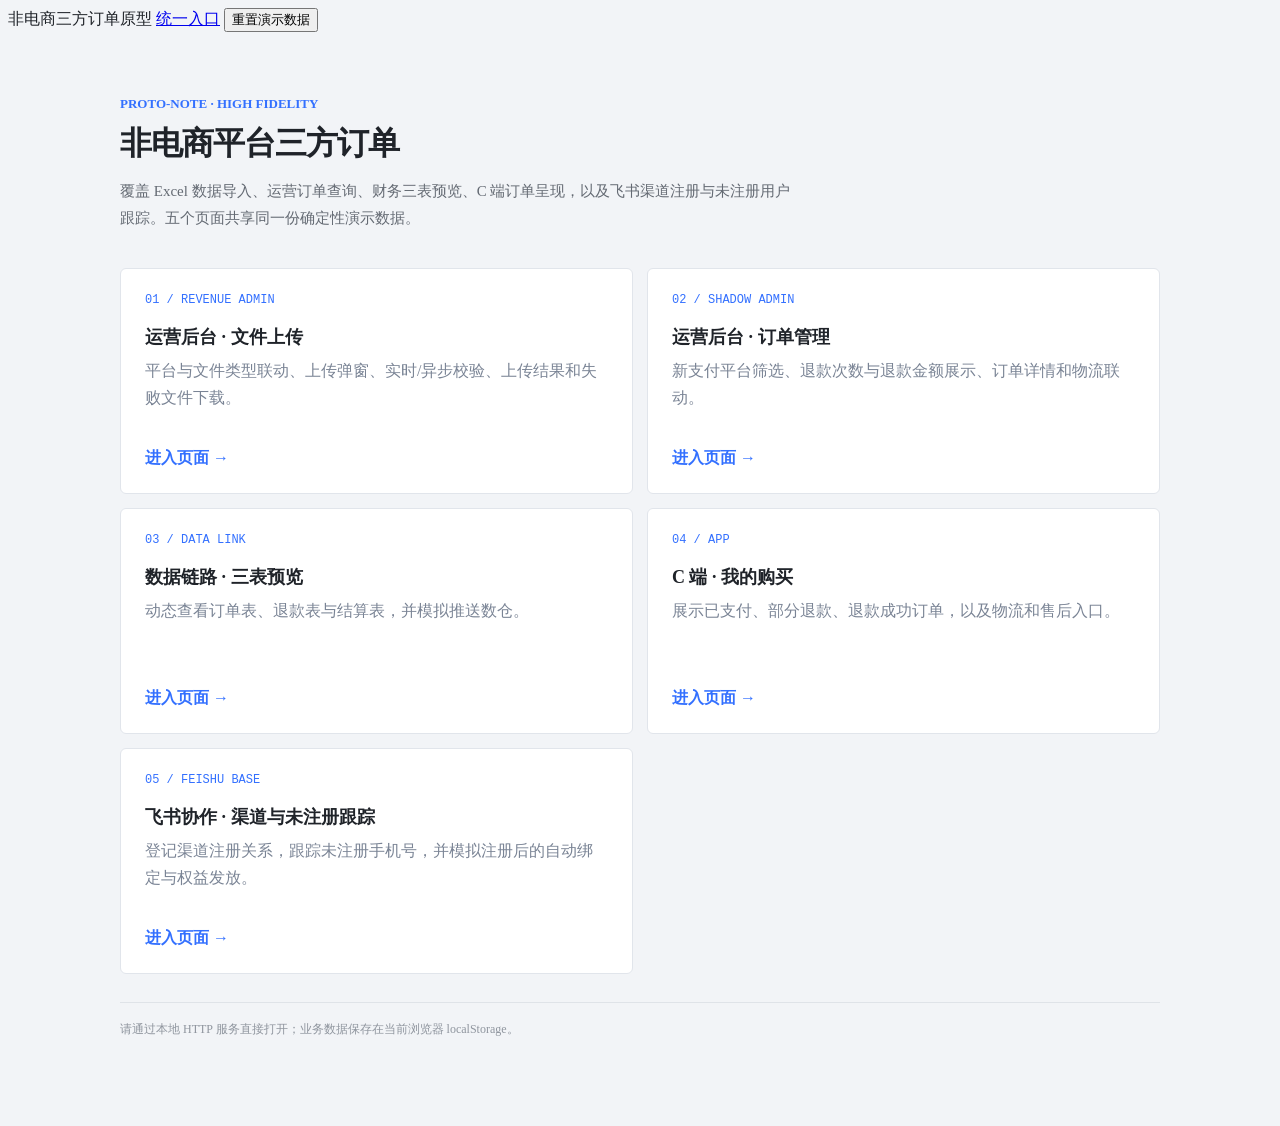
==== index.html @ 1938c260 "deploy: 初始化原型入口" ====
<!doctype html>
<html lang="zh-CN">
<head>
  <meta charset="UTF-8">
  <meta name="viewport" content="width=device-width, initial-scale=1.0">
  <meta name="description" content="非电商三方订单导入、同步、退款及权益联动高保真原型">
  <link rel="icon" href="data:image/svg+xml,%3Csvg xmlns='http://www.w3.org/2000/svg' viewBox='0 0 64 64'%3E%3Crect width='64' height='64' rx='12' fill='%233370ff'/%3E%3C/svg%3E">
  <title>非电商三方订单 · 原型入口</title>
  <link rel="stylesheet" href="prototype.css">
  <style>
    body { min-width: 1080px; color: #1f2329; background: #f2f4f7; }
    .entry { width: 1040px; margin: 0 auto; padding: 64px 0 80px; }
    .entry-kicker { color: #3370ff; font-size: 13px; font-weight: 650; }
    .entry h1 { margin: 10px 0 12px; font-size: 32px; letter-spacing: -.03em; }
    .entry-intro { width: 680px; margin: 0 0 36px; color: #646a73; font-size: 15px; line-height: 1.8; }
    .entry-grid { display: grid; grid-template-columns: 1fr 1fr; gap: 14px; }
    .entry-card { min-height: 176px; display: flex; flex-direction: column; padding: 24px; color: inherit; border: 1px solid #e1e5eb; border-radius: 6px; background: #fff; text-decoration: none; transition: border-color .2s ease, box-shadow .2s ease, transform .2s ease; }
    .entry-card:hover { border-color: #9ab6fa; box-shadow: 0 12px 30px rgba(37, 71, 126, .09); transform: translateY(-2px); }
    .entry-card__index { color: #3370ff; font-family: "SFMono-Regular", Consolas, monospace; font-size: 12px; }
    .entry-card h2 { margin: 18px 0 8px; font-size: 18px; }
    .entry-card p { margin: 0; color: #7a8495; line-height: 1.7; }
    .entry-card__go { margin-top: auto; color: #3370ff; font-weight: 600; }
    .entry-foot { margin-top: 28px; padding-top: 18px; color: #8f959e; border-top: 1px solid #dfe3e8; font-size: 12px; }
  </style>
</head>
<body>
  <nav class="prototype-nav">
    <span class="prototype-nav__brand">非电商三方订单原型</span>
    <a class="is-active" href="index.html">统一入口</a>
    <button class="prototype-nav__reset" id="resetData">重置演示数据</button>
  </nav>
  <main class="entry">
    <div class="entry-kicker">PROTO-NOTE · HIGH FIDELITY</div>
    <h1>非电商平台三方订单</h1>
    <p class="entry-intro">覆盖 Excel 数据导入、运营订单查询、财务三表预览、C 端订单呈现，以及飞书渠道注册与未注册用户跟踪。五个页面共享同一份确定性演示数据。</p>
    <section class="entry-grid">
      <a class="entry-card" href="admin-upload.html"><span class="entry-card__index">01 / REVENUE ADMIN</span><h2>运营后台 · 文件上传</h2><p>平台与文件类型联动、上传弹窗、实时/异步校验、上传结果和失败文件下载。</p><span class="entry-card__go">进入页面 →</span></a>
      <a class="entry-card" href="admin-orders.html"><span class="entry-card__index">02 / SHADOW ADMIN</span><h2>运营后台 · 订单管理</h2><p>新支付平台筛选、退款次数与退款金额展示、订单详情和物流联动。</p><span class="entry-card__go">进入页面 →</span></a>
      <a class="entry-card" href="data-preview.html"><span class="entry-card__index">03 / DATA LINK</span><h2>数据链路 · 三表预览</h2><p>动态查看订单表、退款表与结算表，并模拟推送数仓。</p><span class="entry-card__go">进入页面 →</span></a>
      <a class="entry-card" href="consumer.html"><span class="entry-card__index">04 / APP</span><h2>C 端 · 我的购买</h2><p>展示已支付、部分退款、退款成功订单，以及物流和售后入口。</p><span class="entry-card__go">进入页面 →</span></a>
      <a class="entry-card" href="feishu.html"><span class="entry-card__index">05 / FEISHU BASE</span><h2>飞书协作 · 渠道与未注册跟踪</h2><p>登记渠道注册关系，跟踪未注册手机号，并模拟注册后的自动绑定与权益发放。</p><span class="entry-card__go">进入页面 →</span></a>
    </section>
    <footer class="entry-foot">请通过本地 HTTP 服务直接打开；业务数据保存在当前浏览器 localStorage。</footer>
  </main>
  <script src="prototype.js"></script>
  <script>
    document.getElementById('resetData').addEventListener('click', function () {
      window.PrototypeApp.resetState()
    })
  </script>
</body>
</html>
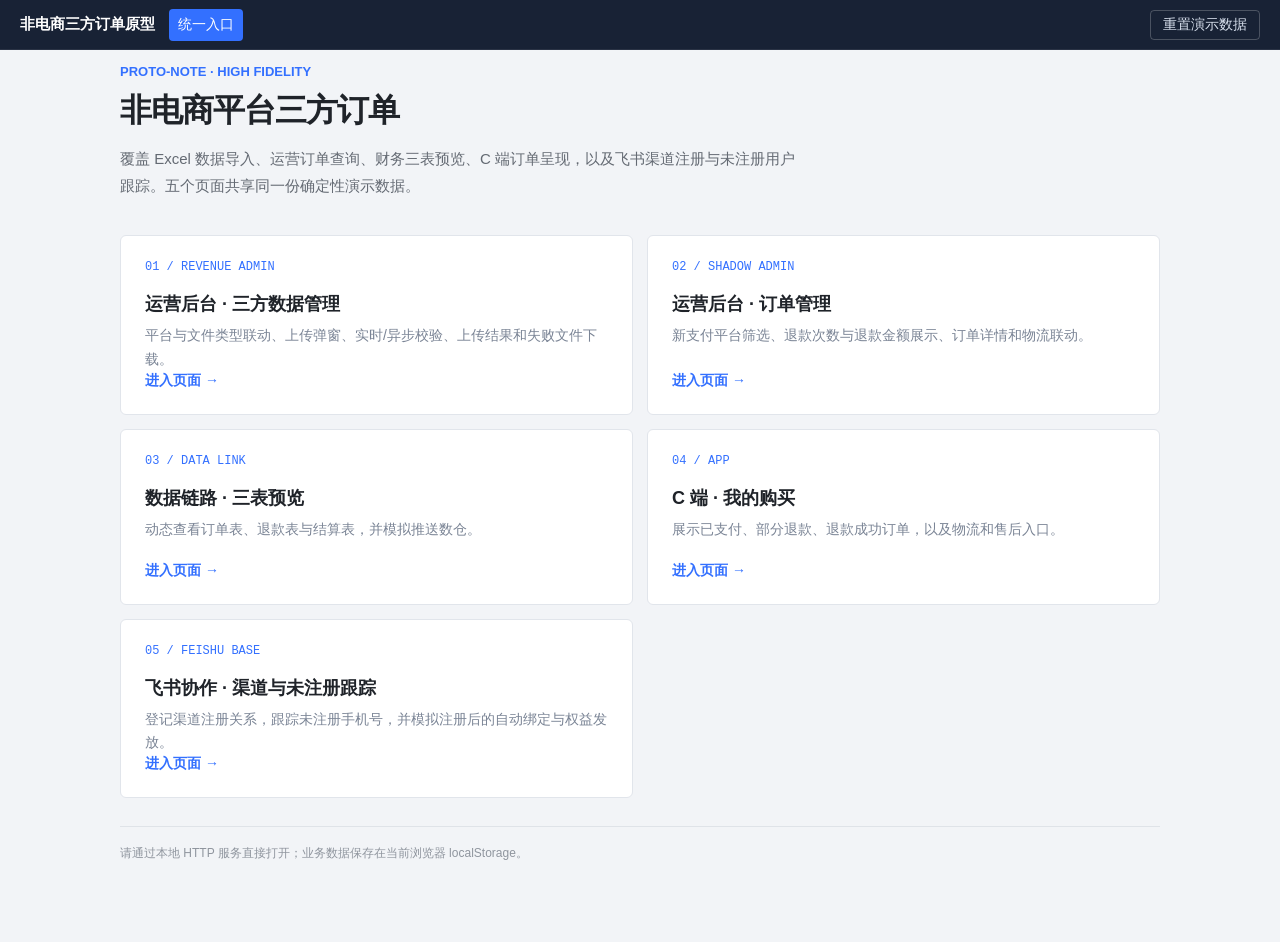
==== commit bac57f5b: "fix: 页面名对齐线上真实菜单「三方数据管理」" ====
--- a/index.html
+++ b/index.html
@@ -34,7 +34,7 @@
     <h1>非电商平台三方订单</h1>
     <p class="entry-intro">覆盖 Excel 数据导入、运营订单查询、财务三表预览、C 端订单呈现，以及飞书渠道注册与未注册用户跟踪。五个页面共享同一份确定性演示数据。</p>
     <section class="entry-grid">
-      <a class="entry-card" href="admin-upload.html"><span class="entry-card__index">01 / REVENUE ADMIN</span><h2>运营后台 · 文件上传</h2><p>平台与文件类型联动、上传弹窗、实时/异步校验、上传结果和失败文件下载。</p><span class="entry-card__go">进入页面 →</span></a>
+      <a class="entry-card" href="admin-upload.html"><span class="entry-card__index">01 / REVENUE ADMIN</span><h2>运营后台 · 三方数据管理</h2><p>平台与文件类型联动、上传弹窗、实时/异步校验、上传结果和失败文件下载。</p><span class="entry-card__go">进入页面 →</span></a>
       <a class="entry-card" href="admin-orders.html"><span class="entry-card__index">02 / SHADOW ADMIN</span><h2>运营后台 · 订单管理</h2><p>新支付平台筛选、退款次数与退款金额展示、订单详情和物流联动。</p><span class="entry-card__go">进入页面 →</span></a>
       <a class="entry-card" href="data-preview.html"><span class="entry-card__index">03 / DATA LINK</span><h2>数据链路 · 三表预览</h2><p>动态查看订单表、退款表与结算表，并模拟推送数仓。</p><span class="entry-card__go">进入页面 →</span></a>
       <a class="entry-card" href="consumer.html"><span class="entry-card__index">04 / APP</span><h2>C 端 · 我的购买</h2><p>展示已支付、部分退款、退款成功订单，以及物流和售后入口。</p><span class="entry-card__go">进入页面 →</span></a>
--- a/prototype.css
+++ b/prototype.css
@@ -0,0 +1,485 @@
+:root {
+  --brand: #3370ff;
+  --brand-dark: #245bdb;
+  --text: #1f2329;
+  --muted: #646a73;
+  --line: #dfe3e8;
+  --surface: #fff;
+  --canvas: #f5f6f7;
+  --danger: #f54a45;
+  --warning: #d98200;
+  --success: #00a870;
+  color: var(--text);
+  font-family: -apple-system, BlinkMacSystemFont, "Segoe UI", "PingFang SC",
+    "Hiragino Sans GB", "Microsoft YaHei", sans-serif;
+  font-size: 14px;
+}
+
+* { box-sizing: border-box; }
+html { min-width: 1280px; background: var(--canvas); scroll-behavior: smooth; }
+body { min-width: 1280px; margin: 0; background: var(--canvas); }
+button, input, select { font: inherit; }
+button, a, select, input { outline: none; }
+button:focus-visible, a:focus-visible, select:focus-visible, input:focus-visible {
+  box-shadow: 0 0 0 2px rgba(51, 112, 255, .25);
+}
+button:active { transform: translateY(1px); }
+
+/* 顶栏固定于视口：页面横向滚动时不随内容位移，杜绝宽页面上的“断口” */
+#prototypeNav { height: 50px; }
+.prototype-nav {
+  position: fixed;
+  top: 0;
+  left: 0;
+  right: 0;
+  z-index: 800;
+  height: 50px;
+  display: flex;
+  align-items: center;
+  gap: 4px;
+  padding: 0 20px;
+  overflow-x: auto;
+  color: #cfd7e6;
+  background: #182235;
+  border-bottom: 1px solid rgba(255, 255, 255, .08);
+}
+.prototype-nav a { flex: 0 0 auto; white-space: nowrap; }
+.prototype-nav__brand {
+  margin-right: 10px;
+  color: #fff;
+  font-size: 15px;
+  font-weight: 650;
+  white-space: nowrap;
+}
+.prototype-nav a {
+  height: 32px;
+  display: inline-flex;
+  align-items: center;
+  padding: 0 9px;
+  color: #cfd7e6;
+  border-radius: 4px;
+  text-decoration: none;
+  transition: background .18s ease, color .18s ease;
+}
+.prototype-nav a:hover { color: #fff; background: rgba(255, 255, 255, .08); }
+.prototype-nav a.is-active { color: #fff; background: #3370ff; }
+.prototype-nav__reset {
+  height: 30px;
+  margin-left: auto;
+  padding: 0 12px;
+  color: #d9e1ee;
+  border: 1px solid rgba(255, 255, 255, .22);
+  border-radius: 4px;
+  background: transparent;
+  cursor: pointer;
+}
+.prototype-nav__reset:hover { color: #fff; border-color: rgba(255, 255, 255, .45); }
+
+.admin-main { width: 1176px; flex: 0 0 1176px; min-height: calc(100vh - 50px); padding: 16px 18px 40px; }
+.breadcrumb { margin-bottom: 12px; color: #8f959e; font-size: 12px; }
+.panel { background: var(--surface); border: 1px solid #ebeef2; border-radius: 3px; }
+.panel + .panel { margin-top: 14px; }
+.panel__header {
+  min-height: 48px;
+  display: flex;
+  align-items: center;
+  justify-content: space-between;
+  padding: 0 18px;
+  border-bottom: 1px solid #edf0f3;
+}
+.panel__title { font-size: 16px; font-weight: 600; }
+.panel__body { padding: 18px; }
+
+.form-inline { display: flex; align-items: center; flex-wrap: wrap; gap: 12px 16px; }
+.form-item { display: inline-flex; align-items: center; gap: 8px; }
+.form-label { color: #606266; white-space: nowrap; }
+.input, .select {
+  height: 32px;
+  min-width: 168px;
+  padding: 0 10px;
+  color: #303133;
+  border: 1px solid #dcdfe6;
+  border-radius: 3px;
+  background: #fff;
+}
+.input:hover, .select:hover { border-color: #a8abb2; }
+.input:focus, .select:focus { border-color: var(--brand); }
+.btn {
+  min-height: 32px;
+  padding: 0 14px;
+  color: #606266;
+  border: 1px solid #dcdfe6;
+  border-radius: 3px;
+  background: #fff;
+  cursor: pointer;
+  transition: background .18s ease, border-color .18s ease, color .18s ease;
+}
+.btn:hover { color: var(--brand); border-color: #9bb8ff; background: #f2f6ff; }
+.btn--primary { color: #fff; border-color: var(--brand); background: var(--brand); }
+.btn--primary:hover { color: #fff; border-color: var(--brand-dark); background: var(--brand-dark); }
+.btn--text { padding: 0 4px; color: var(--brand); border: 0; background: transparent; }
+.btn--danger-text { color: var(--danger); }
+.btn:disabled { color: #c0c4cc; border-color: #ebeef5; background: #f5f7fa; cursor: not-allowed; }
+
+.table-wrap { width: 100%; overflow-x: auto; }
+.data-table { width: 100%; border-collapse: collapse; table-layout: fixed; }
+.data-table th, .data-table td {
+  height: 45px;
+  padding: 9px 12px;
+  border-bottom: 1px solid #ebeef5;
+  text-align: left;
+  vertical-align: middle;
+  font-size: 13px;
+}
+.data-table th { color: #606266; background: #f5f7fa; font-weight: 600; }
+.data-table tbody tr:hover td { background: #f7faff; }
+.data-table td { color: #303133; }
+.data-table .number { font-variant-numeric: tabular-nums; font-family: "SFMono-Regular", Consolas, monospace; }
+.nowrap { white-space: nowrap; }
+.ellipsis { overflow: hidden; text-overflow: ellipsis; white-space: nowrap; }
+.muted { color: #909399; }
+.link { color: var(--brand); text-decoration: none; cursor: pointer; }
+.link:hover { text-decoration: underline; }
+.tag {
+  display: inline-flex;
+  align-items: center;
+  min-height: 24px;
+  padding: 0 8px;
+  border: 1px solid #d9ecff;
+  border-radius: 3px;
+  color: #409eff;
+  background: #ecf5ff;
+  font-size: 12px;
+  white-space: nowrap;
+}
+.tag--success { color: var(--success); border-color: #bdebdc; background: #edf9f5; }
+.tag--warning { color: var(--warning); border-color: #f3d7aa; background: #fff8eb; }
+.tag--danger { color: var(--danger); border-color: #fac1bf; background: #fef0f0; }
+.tag--info { color: #606266; border-color: #dcdfe6; background: #f4f4f5; }
+.status-dot { width: 7px; height: 7px; margin-right: 6px; border-radius: 50%; background: currentColor; }
+.pagination { display: flex; justify-content: flex-end; align-items: center; gap: 6px; padding-top: 16px; color: #606266; }
+.page-num { min-width: 28px; height: 28px; display: grid; place-items: center; border-radius: 3px; background: #f4f4f5; }
+.page-num.is-current { color: #fff; background: var(--brand); }
+
+.modal-mask {
+  position: fixed;
+  z-index: 900;
+  inset: 0;
+  display: none;
+  align-items: center;
+  justify-content: center;
+  background: rgba(0, 0, 0, .42);
+}
+.modal-mask.is-open { display: flex; }
+.modal {
+  width: 700px;
+  max-height: calc(100vh - 80px);
+  overflow: auto;
+  background: #fff;
+  border-radius: 3px;
+  box-shadow: 0 18px 50px rgba(31, 35, 41, .22);
+}
+.modal--wide { width: 860px; }
+.modal__header { display: flex; align-items: center; padding: 16px 20px; border-bottom: 1px solid #ebeef5; }
+.modal__title { flex: 1; font-size: 16px; font-weight: 600; }
+.modal__close { border: 0; color: #909399; background: transparent; font-size: 22px; cursor: pointer; }
+.modal__body { padding: 20px; }
+.modal__footer { display: flex; justify-content: flex-end; gap: 10px; padding: 14px 20px; border-top: 1px solid #ebeef5; }
+.dialog-form { width: 530px; margin: 0 auto; }
+.dialog-row { display: grid; grid-template-columns: 118px 1fr; align-items: start; margin-bottom: 18px; }
+.dialog-row__label { padding: 7px 14px 0 0; color: #606266; text-align: right; }
+.dialog-row__label.is-required::before { margin-right: 3px; color: var(--danger); content: "*"; }
+.dialog-row .input, .dialog-row .select { width: 100%; }
+.help { margin-top: 6px; color: #909399; font-size: 12px; line-height: 1.6; }
+.error-text { margin-top: 6px; color: var(--danger); font-size: 12px; }
+.upload-box { padding: 18px; border: 1px dashed #c0c4cc; border-radius: 3px; text-align: center; background: #fafafa; }
+.upload-box:hover { border-color: var(--brand); }
+.file-chip { display: inline-flex; align-items: center; gap: 8px; margin-top: 12px; padding: 7px 10px; color: #606266; background: #f4f4f5; }
+.notice { padding: 10px 12px; color: #805d1a; border: 1px solid #f3d7aa; background: #fff8eb; line-height: 1.65; }
+.empty { padding: 60px 20px; color: #909399; text-align: center; }
+.empty__icon { margin-bottom: 10px; color: #c0c4cc; font-size: 34px; }
+.skeleton-row { height: 16px; margin: 14px 0; background: linear-gradient(90deg, #f2f3f5 25%, #e8eaed 37%, #f2f3f5 63%); background-size: 400% 100%; animation: shine 1.4s infinite; }
+@keyframes shine { from { background-position: 100% 0; } to { background-position: 0 0; } }
+
+.order-table { min-width: 1680px; }
+.product-cell { display: grid; grid-template-columns: 48px 1fr; gap: 10px; }
+.product-thumb { width: 48px; height: 48px; display: grid; place-items: center; color: #7d8ba5; background: #eef3fb; border-radius: 3px; font-size: 20px; }
+.product-name { margin-bottom: 5px; font-weight: 600; }
+.product-meta { color: #909399; font-size: 12px; line-height: 1.55; }
+.operation-list { display: flex; flex-wrap: wrap; gap: 5px 9px; }
+.operation-list button { padding: 0; border: 0; color: var(--brand); background: none; cursor: pointer; }
+.operation-list button:hover { text-decoration: underline; }
+.stat-strip { display: flex; gap: 32px; padding: 14px 18px; border-bottom: 1px solid #ebeef5; }
+.stat-item strong { margin-left: 6px; font-size: 18px; font-variant-numeric: tabular-nums; }
+
+.consumer-body { min-width: 390px; background: #edf1f7; }
+.phone-stage { width: 390px; min-height: 760px; margin: 24px auto 60px; background: #f4f6f9; box-shadow: 0 14px 36px rgba(31, 52, 85, .16); }
+.phone-header { position: sticky; top: 50px; z-index: 20; height: 52px; display: flex; align-items: center; justify-content: center; color: #17233d; background: rgba(255, 255, 255, .96); border-bottom: 1px solid #e9edf2; font-size: 17px; font-weight: 650; }
+.phone-tabs { display: grid; grid-template-columns: repeat(3, 1fr); background: #fff; }
+.phone-tab { height: 44px; border: 0; color: #7a8496; background: transparent; cursor: pointer; }
+.phone-tab.is-active { color: var(--brand); font-weight: 600; box-shadow: inset 0 -2px var(--brand); }
+.order-cards { padding: 12px; }
+.order-card { margin-bottom: 12px; padding: 14px; border-radius: 8px; background: #fff; box-shadow: 0 3px 12px rgba(36, 62, 98, .05); }
+.order-card__head { display: flex; align-items: center; margin-bottom: 12px; }
+.order-card__channel { flex: 1; font-weight: 600; }
+.order-card__status { color: var(--brand); font-size: 13px; }
+.order-card__product { display: grid; grid-template-columns: 72px 1fr; gap: 12px; padding: 12px 0; border-top: 1px solid #f0f1f3; border-bottom: 1px solid #f0f1f3; }
+.order-card__image { width: 72px; height: 72px; display: grid; place-items: center; color: #57729b; background: #eaf1fb; border-radius: 6px; font-size: 28px; }
+.order-card__name { font-size: 14px; font-weight: 600; line-height: 1.5; }
+.order-card__desc { margin-top: 6px; color: #8a94a6; font-size: 12px; line-height: 1.5; }
+.order-card__amount { margin-top: 12px; text-align: right; }
+.order-card__amount strong { margin-left: 6px; font-size: 18px; font-variant-numeric: tabular-nums; }
+.order-card__refund { margin-top: 8px; padding: 8px 10px; color: #8c6321; background: #fff8e8; border-radius: 4px; font-size: 12px; }
+.order-card__rights { margin-top: 8px; color: var(--success); font-size: 12px; }
+.order-card__actions { display: flex; justify-content: flex-end; gap: 8px; margin-top: 12px; }
+.order-card__actions .btn { min-height: 30px; border-radius: 15px; padding: 0 13px; }
+.mobile-sheet .modal { width: 360px; border-radius: 10px; }
+.timeline { margin: 0; padding: 0; list-style: none; }
+.timeline li { position: relative; padding: 0 0 20px 22px; color: #80889a; line-height: 1.5; }
+.timeline li::before { position: absolute; left: 4px; top: 5px; width: 7px; height: 7px; border-radius: 50%; background: #c9d1df; content: ""; }
+.timeline li::after { position: absolute; left: 7px; top: 15px; bottom: 0; width: 1px; background: #dfe4ec; content: ""; }
+.timeline li:first-child { color: var(--brand); }
+.timeline li:first-child::before { background: var(--brand); box-shadow: 0 0 0 4px rgba(51,112,255,.12); }
+.timeline li:last-child::after { display: none; }
+
+.feishu-shell { min-width: 1280px; min-height: calc(100vh - 50px); display: flex; background: #f5f6f7; }
+.feishu-sidebar { width: 220px; flex: 0 0 220px; padding: 16px 12px; background: #fff; border-right: 1px solid #e5e6eb; }
+.feishu-space { padding: 8px 10px 18px; font-weight: 650; }
+.feishu-side-item { height: 36px; display: flex; align-items: center; gap: 8px; padding: 0 10px; border-radius: 5px; }
+.feishu-side-item.is-active { color: var(--brand); background: #eef3ff; }
+.feishu-main { width: 1060px; flex: 0 0 1060px; padding: 18px; }
+.base-header { display: flex; align-items: center; margin-bottom: 12px; }
+.base-title { flex: 1; font-size: 18px; font-weight: 650; }
+.base-tabs { display: flex; gap: 4px; border-bottom: 1px solid #e5e6eb; background: #fff; }
+.base-tab { height: 42px; padding: 0 16px; color: #646a73; border: 0; border-bottom: 2px solid transparent; background: #fff; cursor: pointer; }
+.base-tab.is-active { color: var(--brand); border-bottom-color: var(--brand); font-weight: 600; }
+.base-toolbar { display: flex; align-items: center; gap: 8px; padding: 10px 12px; background: #fff; border-bottom: 1px solid #e5e6eb; }
+.base-grid { min-width: 1000px; }
+.base-grid th, .base-grid td { border-right: 1px solid #e5e6eb; }
+.base-grid th:first-child, .base-grid td:first-child { width: 44px; color: #8f959e; text-align: center; }
+.base-checkbox { width: 15px; height: 15px; accent-color: var(--brand); }
+.cell-editor { width: 100%; height: 28px; padding: 0 7px; border: 1px solid transparent; background: transparent; }
+.cell-editor:hover { border-color: #c8d4ed; }
+.cell-editor:focus { border-color: var(--brand); background: #fff; }
+.registered-toggle { min-width: 58px; height: 26px; padding: 0 8px; border: 0; border-radius: 13px; color: #fff; background: #9ca3af; cursor: pointer; }
+.registered-toggle.is-on { background: var(--success); }
+
+.toast,
+.prototype-toast {
+  position: fixed;
+  z-index: 3000;
+  top: 70px;
+  left: 50%;
+  transform: translateX(-50%);
+  padding: 10px 16px;
+  color: #fff;
+  border-radius: 4px;
+  background: #303133;
+  box-shadow: 0 6px 20px rgba(0, 0, 0, .16);
+}
+
+.prototype-toast--error { background: #f54a45; }
+.prototype-toast--success { background: #00a870; }
+
+.content-view {
+  min-width: 1240px;
+  min-height: calc(100vh - 90px);
+  margin: 20px;
+  padding: 15px;
+  overflow-x: auto;
+  border-radius: 6px;
+  background: #fff;
+}
+
+.page-heading {
+  display: flex;
+  align-items: center;
+  justify-content: space-between;
+  gap: 16px;
+  margin: 20px 0 14px;
+}
+
+.page-heading h1 {
+  margin: 0;
+  color: #303133;
+  font-size: 18px;
+  font-weight: 600;
+}
+
+.page-heading__hint {
+  color: #909399;
+  font-size: 12px;
+}
+
+.load-fallback {
+  margin: 20px;
+  padding: 16px;
+  color: #805d1a;
+  border: 1px solid #f3d7aa;
+  border-radius: 4px;
+  background: #fff8eb;
+}
+
+.result-display { line-height: 1.45; }
+.result-display__main {
+  display: flex;
+  align-items: center;
+  gap: 7px;
+  font-size: 14px;
+  font-weight: 500;
+  white-space: nowrap;
+}
+.result-display__main.is-success { color: #00a870; }
+.result-display__main.is-failed { color: #f54a45; }
+.result-display__main.is-processing { color: #d98200; }
+.result-display__dot {
+  width: 7px;
+  height: 7px;
+  flex: 0 0 7px;
+  border-radius: 50%;
+  background: currentColor;
+}
+.result-display__meta {
+  margin-top: 3px;
+  color: #909399;
+  font-size: 12px;
+  white-space: nowrap;
+}
+
+.upload-user {
+  display: block;
+  overflow: hidden;
+  text-overflow: ellipsis;
+  white-space: nowrap;
+}
+
+.dialog-notice { margin-top: 12px; }
+.dialog-file-name {
+  display: inline-flex;
+  align-items: center;
+  margin-top: 10px;
+  padding: 5px 9px;
+  color: #606266;
+  border-radius: 3px;
+  background: #f4f4f5;
+}
+.dialog-subtext {
+  margin-top: 6px;
+  color: #909399;
+  font-size: 12px;
+  line-height: 1.6;
+}
+.template-link { margin-left: 8px; }
+.detail-errors { margin-top: 16px; }
+
+/* 订单管理页：容器不强撑宽度，让 el-table 走内部横向滚动，fixed 左右列才能真正冻结（对齐线上 shadow-admin 实现） */
+.orders-content { max-width: 1720px; margin-left: auto; margin-right: auto; }
+
+.workbook-shell {
+  min-width: 1500px;
+  min-height: calc(100vh - 50px);
+  padding: 20px;
+}
+.workbook-card {
+  padding: 18px;
+  border: 1px solid #ebeef5;
+  border-radius: 6px;
+  background: #fff;
+}
+.workbook-meta {
+  display: flex;
+  align-items: flex-start;
+  justify-content: space-between;
+  gap: 24px;
+  margin-bottom: 14px;
+}
+.workbook-meta h1 { margin: 0 0 8px; font-size: 20px; }
+.workbook-meta__facts {
+  display: flex;
+  flex-wrap: wrap;
+  gap: 8px 24px;
+  color: #606266;
+  font-size: 13px;
+}
+.workbook-actions {
+  display: flex;
+  align-items: center;
+  gap: 10px;
+}
+.flow-explanation {
+  margin: 14px 0;
+  padding: 12px 14px;
+  color: #606266;
+  border-left: 3px solid #409eff;
+  background: #f5f9ff;
+  line-height: 1.7;
+}
+.preview-table .el-table__cell { padding: 9px 0; }
+.rule-missing { display: inline-flex; align-items: center; gap: 6px; }
+
+.base-page {
+  min-width: 1460px;
+  min-height: calc(100vh - 50px);
+  padding: 18px;
+  background: #f5f6f7;
+}
+.base-card {
+  overflow: hidden;
+  border: 1px solid #e5e6eb;
+  border-radius: 6px;
+  background: #fff;
+}
+.base-page .base-header { padding: 0 2px; }
+.base-toolbar-note {
+  margin-left: 8px;
+  color: #8f959e;
+  font-size: 12px;
+}
+.base-table-scroll { overflow-x: auto; }
+.base-table {
+  min-width: 1380px;
+  width: 100%;
+  border-collapse: collapse;
+  table-layout: fixed;
+}
+.base-table th,
+.base-table td {
+  height: 50px;
+  padding: 9px 12px;
+  overflow: hidden;
+  border-right: 1px solid #e5e6eb;
+  border-bottom: 1px solid #e5e6eb;
+  color: #303133;
+  text-align: left;
+  text-overflow: ellipsis;
+  white-space: nowrap;
+}
+.base-table th {
+  color: #646a73;
+  background: #f5f6f7;
+  font-weight: 600;
+}
+.base-table tbody tr:hover td { background: #f7faff; }
+.base-select-chip {
+  min-width: 64px;
+  height: 26px;
+  padding: 0 10px;
+  border: 0;
+  border-radius: 13px;
+  color: #5f6670;
+  background: #edf0f3;
+  cursor: pointer;
+}
+.base-select-chip.is-green { color: #087f5b; background: #e7f7f0; }
+.base-select-chip.is-blue { color: #245bdb; background: #eaf0ff; }
+.base-select-chip:disabled { cursor: not-allowed; opacity: .72; }
+.phone-masked { font-variant-numeric: tabular-nums; }
+
+.consumer-body { min-width: 1280px; }
+.consumer-body .prototype-nav { min-width: 1280px; }
+
+@media (max-width: 800px) {
+  .consumer-body { min-width: 390px; }
+  .consumer-body .prototype-nav { position: relative; width: 1180px; }
+  .phone-stage { margin-top: 0; box-shadow: none; }
+}
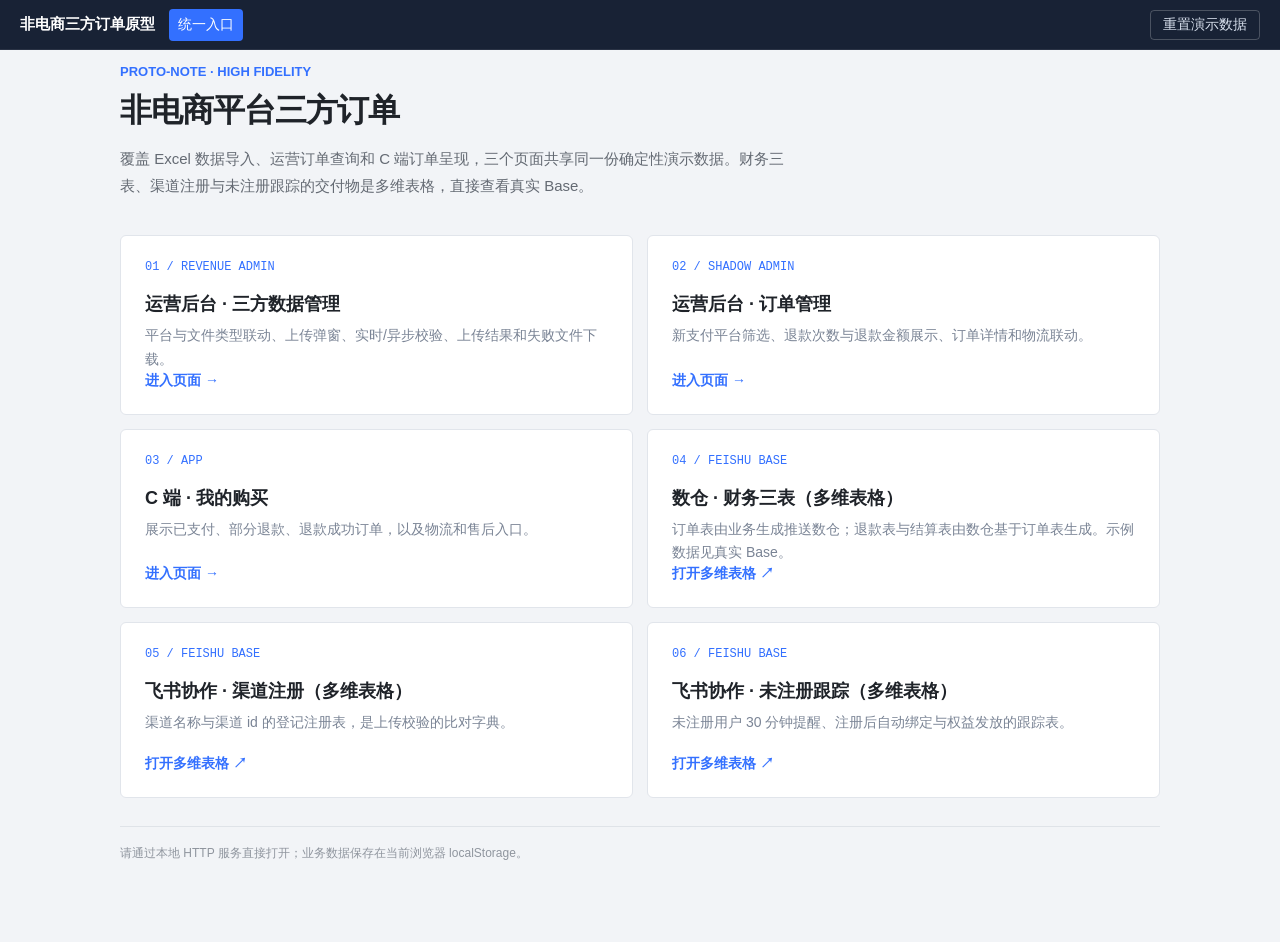
==== commit ff8dc081: "feat: v7 全链路去 shopid、财务三表改数仓生成、标注引擎修复（横向拖拽/弹窗连线/不可见变更） Co-authored-by: Cursor <cursoragent@cursor.co" ====
--- a/index.html
+++ b/index.html
@@ -32,13 +32,14 @@
   <main class="entry">
     <div class="entry-kicker">PROTO-NOTE · HIGH FIDELITY</div>
     <h1>非电商平台三方订单</h1>
-    <p class="entry-intro">覆盖 Excel 数据导入、运营订单查询、财务三表预览、C 端订单呈现，以及飞书渠道注册与未注册用户跟踪。五个页面共享同一份确定性演示数据。</p>
+    <p class="entry-intro">覆盖 Excel 数据导入、运营订单查询和 C 端订单呈现，三个页面共享同一份确定性演示数据。财务三表、渠道注册与未注册跟踪的交付物是多维表格，直接查看真实 Base。</p>
     <section class="entry-grid">
       <a class="entry-card" href="admin-upload.html"><span class="entry-card__index">01 / REVENUE ADMIN</span><h2>运营后台 · 三方数据管理</h2><p>平台与文件类型联动、上传弹窗、实时/异步校验、上传结果和失败文件下载。</p><span class="entry-card__go">进入页面 →</span></a>
       <a class="entry-card" href="admin-orders.html"><span class="entry-card__index">02 / SHADOW ADMIN</span><h2>运营后台 · 订单管理</h2><p>新支付平台筛选、退款次数与退款金额展示、订单详情和物流联动。</p><span class="entry-card__go">进入页面 →</span></a>
-      <a class="entry-card" href="data-preview.html"><span class="entry-card__index">03 / DATA LINK</span><h2>数据链路 · 三表预览</h2><p>动态查看订单表、退款表与结算表，并模拟推送数仓。</p><span class="entry-card__go">进入页面 →</span></a>
-      <a class="entry-card" href="consumer.html"><span class="entry-card__index">04 / APP</span><h2>C 端 · 我的购买</h2><p>展示已支付、部分退款、退款成功订单，以及物流和售后入口。</p><span class="entry-card__go">进入页面 →</span></a>
-      <a class="entry-card" href="feishu.html"><span class="entry-card__index">05 / FEISHU BASE</span><h2>飞书协作 · 渠道与未注册跟踪</h2><p>登记渠道注册关系，跟踪未注册手机号，并模拟注册后的自动绑定与权益发放。</p><span class="entry-card__go">进入页面 →</span></a>
+      <a class="entry-card" href="consumer.html"><span class="entry-card__index">03 / APP</span><h2>C 端 · 我的购买</h2><p>展示已支付、部分退款、退款成功订单，以及物流和售后入口。</p><span class="entry-card__go">进入页面 →</span></a>
+      <a class="entry-card" href="https://guanghe.feishu.cn/base/HTx5bBzkna9kOsse2stc8Zdrnqe" target="_blank" rel="noopener"><span class="entry-card__index">04 / FEISHU BASE</span><h2>数仓 · 财务三表（多维表格）</h2><p>订单表由业务生成推送数仓；退款表与结算表由数仓基于订单表生成。示例数据见真实 Base。</p><span class="entry-card__go">打开多维表格 ↗</span></a>
+      <a class="entry-card" href="https://guanghe.feishu.cn/base/F0I2bV6KnaVBRzsLpwWcDa2Qnxh" target="_blank" rel="noopener"><span class="entry-card__index">05 / FEISHU BASE</span><h2>飞书协作 · 渠道注册（多维表格）</h2><p>渠道名称与渠道 id 的登记注册表，是上传校验的比对字典。</p><span class="entry-card__go">打开多维表格 ↗</span></a>
+      <a class="entry-card" href="https://guanghe.feishu.cn/base/UbRfb8m5Ua962tsiILEcvQJgn8b?table=tblW8EMJ8S8mK16U&view=vewMrq51ZI" target="_blank" rel="noopener"><span class="entry-card__index">06 / FEISHU BASE</span><h2>飞书协作 · 未注册跟踪（多维表格）</h2><p>未注册用户 30 分钟提醒、注册后自动绑定与权益发放的跟踪表。</p><span class="entry-card__go">打开多维表格 ↗</span></a>
     </section>
     <footer class="entry-foot">请通过本地 HTTP 服务直接打开；业务数据保存在当前浏览器 localStorage。</footer>
   </main>
--- a/prototype.css
+++ b/prototype.css
@@ -63,6 +63,8 @@
 }
 .prototype-nav a:hover { color: #fff; background: rgba(255, 255, 255, .08); }
 .prototype-nav a.is-active { color: #fff; background: #3370ff; }
+.prototype-nav a.prototype-nav__external { color: #9fc3ff; font-size: 12px; }
+.prototype-nav a.prototype-nav__external:hover { color: #d0e2ff; }
 .prototype-nav__reset {
   height: 30px;
   margin-left: auto;
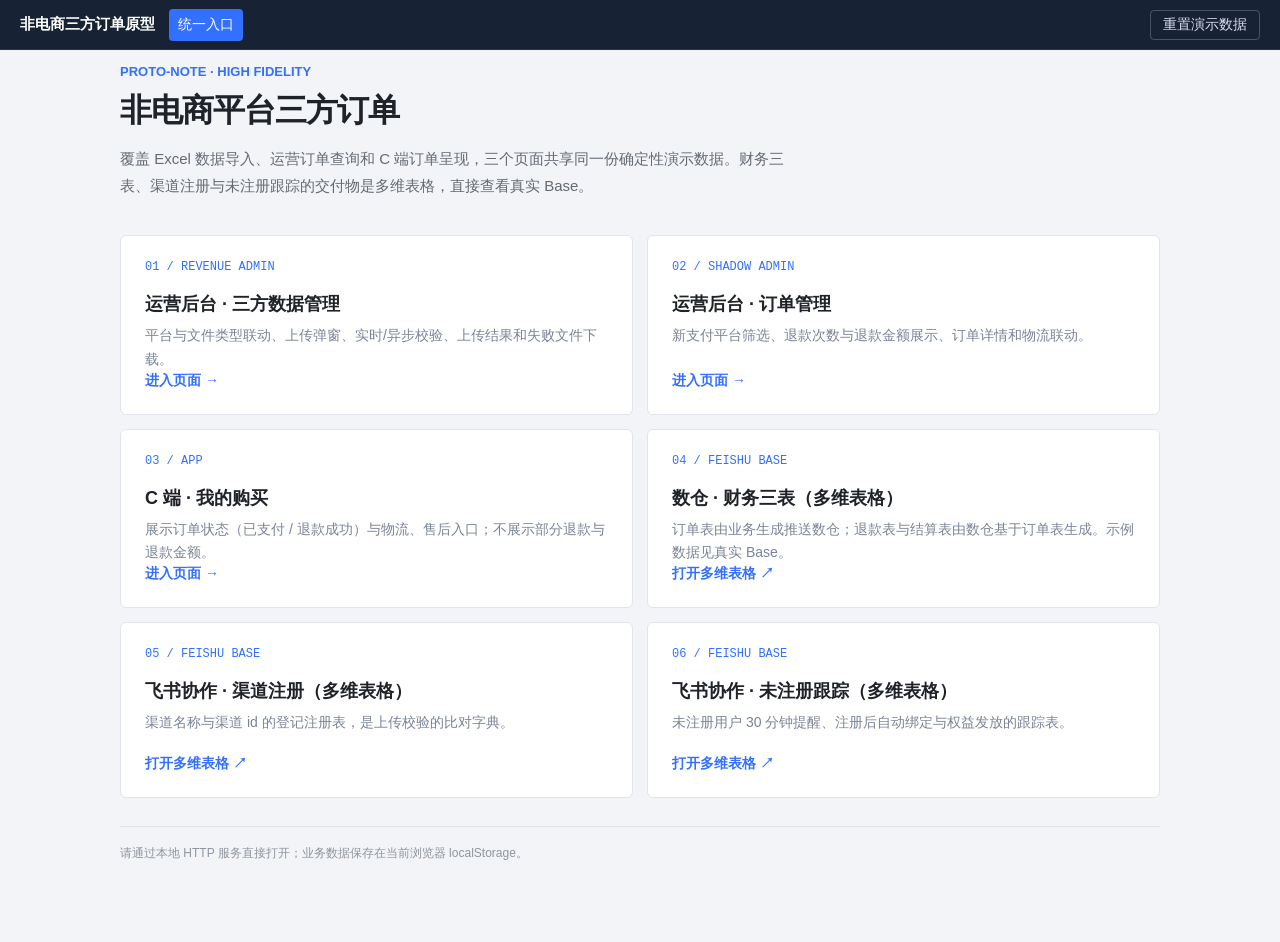
==== commit d005c5e8: "feat: C端不展示部分退款与退款金额/权益文案，仅保留订单状态；同步评审包口径 Co-authored-by: Cursor <cursoragent@cursor.com>" ====
--- a/index.html
+++ b/index.html
@@ -36,7 +36,7 @@
     <section class="entry-grid">
       <a class="entry-card" href="admin-upload.html"><span class="entry-card__index">01 / REVENUE ADMIN</span><h2>运营后台 · 三方数据管理</h2><p>平台与文件类型联动、上传弹窗、实时/异步校验、上传结果和失败文件下载。</p><span class="entry-card__go">进入页面 →</span></a>
       <a class="entry-card" href="admin-orders.html"><span class="entry-card__index">02 / SHADOW ADMIN</span><h2>运营后台 · 订单管理</h2><p>新支付平台筛选、退款次数与退款金额展示、订单详情和物流联动。</p><span class="entry-card__go">进入页面 →</span></a>
-      <a class="entry-card" href="consumer.html"><span class="entry-card__index">03 / APP</span><h2>C 端 · 我的购买</h2><p>展示已支付、部分退款、退款成功订单，以及物流和售后入口。</p><span class="entry-card__go">进入页面 →</span></a>
+      <a class="entry-card" href="consumer.html"><span class="entry-card__index">03 / APP</span><h2>C 端 · 我的购买</h2><p>展示订单状态（已支付 / 退款成功）与物流、售后入口；不展示部分退款与退款金额。</p><span class="entry-card__go">进入页面 →</span></a>
       <a class="entry-card" href="https://guanghe.feishu.cn/base/HTx5bBzkna9kOsse2stc8Zdrnqe" target="_blank" rel="noopener"><span class="entry-card__index">04 / FEISHU BASE</span><h2>数仓 · 财务三表（多维表格）</h2><p>订单表由业务生成推送数仓；退款表与结算表由数仓基于订单表生成。示例数据见真实 Base。</p><span class="entry-card__go">打开多维表格 ↗</span></a>
       <a class="entry-card" href="https://guanghe.feishu.cn/base/F0I2bV6KnaVBRzsLpwWcDa2Qnxh" target="_blank" rel="noopener"><span class="entry-card__index">05 / FEISHU BASE</span><h2>飞书协作 · 渠道注册（多维表格）</h2><p>渠道名称与渠道 id 的登记注册表，是上传校验的比对字典。</p><span class="entry-card__go">打开多维表格 ↗</span></a>
       <a class="entry-card" href="https://guanghe.feishu.cn/base/UbRfb8m5Ua962tsiILEcvQJgn8b?table=tblW8EMJ8S8mK16U&view=vewMrq51ZI" target="_blank" rel="noopener"><span class="entry-card__index">06 / FEISHU BASE</span><h2>飞书协作 · 未注册跟踪（多维表格）</h2><p>未注册用户 30 分钟提醒、注册后自动绑定与权益发放的跟踪表。</p><span class="entry-card__go">打开多维表格 ↗</span></a>
--- a/prototype.css
+++ b/prototype.css
@@ -231,8 +231,6 @@
 .order-card__desc { margin-top: 6px; color: #8a94a6; font-size: 12px; line-height: 1.5; }
 .order-card__amount { margin-top: 12px; text-align: right; }
 .order-card__amount strong { margin-left: 6px; font-size: 18px; font-variant-numeric: tabular-nums; }
-.order-card__refund { margin-top: 8px; padding: 8px 10px; color: #8c6321; background: #fff8e8; border-radius: 4px; font-size: 12px; }
-.order-card__rights { margin-top: 8px; color: var(--success); font-size: 12px; }
 .order-card__actions { display: flex; justify-content: flex-end; gap: 8px; margin-top: 12px; }
 .order-card__actions .btn { min-height: 30px; border-radius: 15px; padding: 0 13px; }
 .mobile-sheet .modal { width: 360px; border-radius: 10px; }
@@ -356,6 +354,9 @@
 }
 
 .dialog-notice { margin-top: 12px; }
+.refund-section { margin-top: 16px; }
+.refund-section__title { margin: 0 0 8px; font-size: 14px; font-weight: 600; }
+.refund-section__note { margin: 8px 0 0; font-size: 12px; color: #909399; line-height: 1.6; }
 .dialog-file-name {
   display: inline-flex;
   align-items: center;
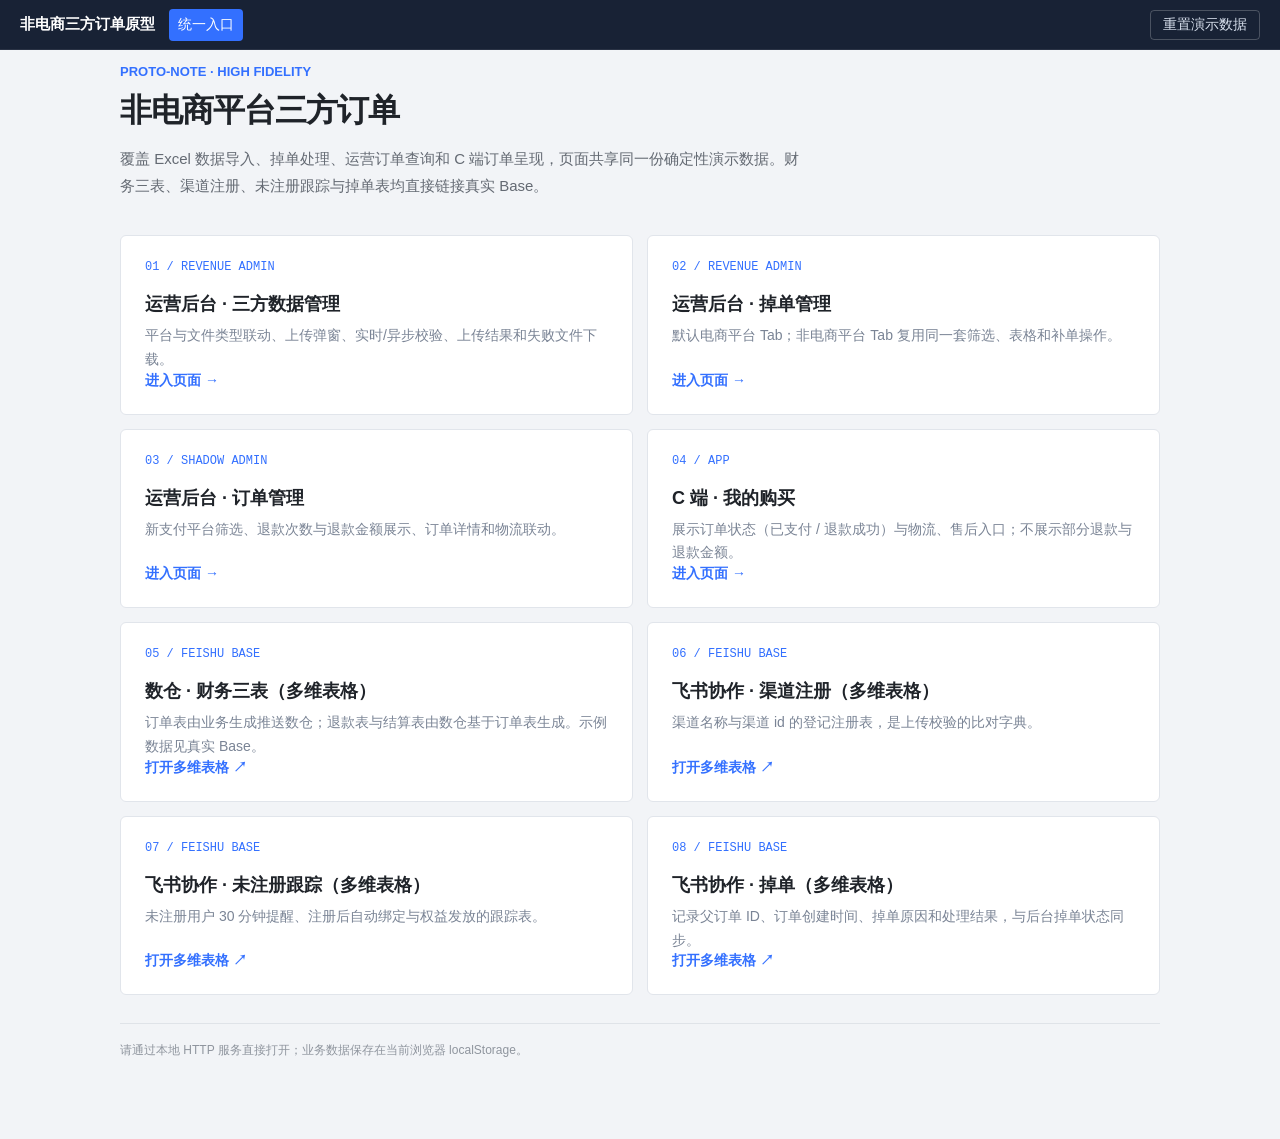
==== commit 1f146ac1: "feat(原型): 补充非电商掉单管理与掉单表入口 Co-authored-by: Cursor <cursoragent@cursor.com>" ====
--- a/index.html
+++ b/index.html
@@ -32,14 +32,16 @@
   <main class="entry">
     <div class="entry-kicker">PROTO-NOTE · HIGH FIDELITY</div>
     <h1>非电商平台三方订单</h1>
-    <p class="entry-intro">覆盖 Excel 数据导入、运营订单查询和 C 端订单呈现，三个页面共享同一份确定性演示数据。财务三表、渠道注册与未注册跟踪的交付物是多维表格，直接查看真实 Base。</p>
+    <p class="entry-intro">覆盖 Excel 数据导入、掉单处理、运营订单查询和 C 端订单呈现，页面共享同一份确定性演示数据。财务三表、渠道注册、未注册跟踪与掉单表均直接链接真实 Base。</p>
     <section class="entry-grid">
       <a class="entry-card" href="admin-upload.html"><span class="entry-card__index">01 / REVENUE ADMIN</span><h2>运营后台 · 三方数据管理</h2><p>平台与文件类型联动、上传弹窗、实时/异步校验、上传结果和失败文件下载。</p><span class="entry-card__go">进入页面 →</span></a>
-      <a class="entry-card" href="admin-orders.html"><span class="entry-card__index">02 / SHADOW ADMIN</span><h2>运营后台 · 订单管理</h2><p>新支付平台筛选、退款次数与退款金额展示、订单详情和物流联动。</p><span class="entry-card__go">进入页面 →</span></a>
-      <a class="entry-card" href="consumer.html"><span class="entry-card__index">03 / APP</span><h2>C 端 · 我的购买</h2><p>展示订单状态（已支付 / 退款成功）与物流、售后入口；不展示部分退款与退款金额。</p><span class="entry-card__go">进入页面 →</span></a>
-      <a class="entry-card" href="https://guanghe.feishu.cn/base/HTx5bBzkna9kOsse2stc8Zdrnqe" target="_blank" rel="noopener"><span class="entry-card__index">04 / FEISHU BASE</span><h2>数仓 · 财务三表（多维表格）</h2><p>订单表由业务生成推送数仓；退款表与结算表由数仓基于订单表生成。示例数据见真实 Base。</p><span class="entry-card__go">打开多维表格 ↗</span></a>
-      <a class="entry-card" href="https://guanghe.feishu.cn/base/F0I2bV6KnaVBRzsLpwWcDa2Qnxh" target="_blank" rel="noopener"><span class="entry-card__index">05 / FEISHU BASE</span><h2>飞书协作 · 渠道注册（多维表格）</h2><p>渠道名称与渠道 id 的登记注册表，是上传校验的比对字典。</p><span class="entry-card__go">打开多维表格 ↗</span></a>
-      <a class="entry-card" href="https://guanghe.feishu.cn/base/UbRfb8m5Ua962tsiILEcvQJgn8b?table=tblW8EMJ8S8mK16U&view=vewMrq51ZI" target="_blank" rel="noopener"><span class="entry-card__index">06 / FEISHU BASE</span><h2>飞书协作 · 未注册跟踪（多维表格）</h2><p>未注册用户 30 分钟提醒、注册后自动绑定与权益发放的跟踪表。</p><span class="entry-card__go">打开多维表格 ↗</span></a>
+      <a class="entry-card" href="admin-dropped-orders.html"><span class="entry-card__index">02 / REVENUE ADMIN</span><h2>运营后台 · 掉单管理</h2><p>默认电商平台 Tab；非电商平台 Tab 复用同一套筛选、表格和补单操作。</p><span class="entry-card__go">进入页面 →</span></a>
+      <a class="entry-card" href="admin-orders.html"><span class="entry-card__index">03 / SHADOW ADMIN</span><h2>运营后台 · 订单管理</h2><p>新支付平台筛选、退款次数与退款金额展示、订单详情和物流联动。</p><span class="entry-card__go">进入页面 →</span></a>
+      <a class="entry-card" href="consumer.html"><span class="entry-card__index">04 / APP</span><h2>C 端 · 我的购买</h2><p>展示订单状态（已支付 / 退款成功）与物流、售后入口；不展示部分退款与退款金额。</p><span class="entry-card__go">进入页面 →</span></a>
+      <a class="entry-card" href="https://guanghe.feishu.cn/base/HTx5bBzkna9kOsse2stc8Zdrnqe" target="_blank" rel="noopener"><span class="entry-card__index">05 / FEISHU BASE</span><h2>数仓 · 财务三表（多维表格）</h2><p>订单表由业务生成推送数仓；退款表与结算表由数仓基于订单表生成。示例数据见真实 Base。</p><span class="entry-card__go">打开多维表格 ↗</span></a>
+      <a class="entry-card" href="https://guanghe.feishu.cn/base/F0I2bV6KnaVBRzsLpwWcDa2Qnxh" target="_blank" rel="noopener"><span class="entry-card__index">06 / FEISHU BASE</span><h2>飞书协作 · 渠道注册（多维表格）</h2><p>渠道名称与渠道 id 的登记注册表，是上传校验的比对字典。</p><span class="entry-card__go">打开多维表格 ↗</span></a>
+      <a class="entry-card" href="https://guanghe.feishu.cn/base/UbRfb8m5Ua962tsiILEcvQJgn8b?table=tblW8EMJ8S8mK16U&view=vewMrq51ZI" target="_blank" rel="noopener"><span class="entry-card__index">07 / FEISHU BASE</span><h2>飞书协作 · 未注册跟踪（多维表格）</h2><p>未注册用户 30 分钟提醒、注册后自动绑定与权益发放的跟踪表。</p><span class="entry-card__go">打开多维表格 ↗</span></a>
+      <a class="entry-card" href="https://guanghe.feishu.cn/base/UbRfb8m5Ua962tsiILEcvQJgn8b?table=tblgRxlZ2vIKZkTo&view=vewY0A8bUa" target="_blank" rel="noopener"><span class="entry-card__index">08 / FEISHU BASE</span><h2>飞书协作 · 掉单（多维表格）</h2><p>记录父订单 ID、订单创建时间、掉单原因和处理结果，与后台掉单状态同步。</p><span class="entry-card__go">打开多维表格 ↗</span></a>
     </section>
     <footer class="entry-foot">请通过本地 HTTP 服务直接打开；业务数据保存在当前浏览器 localStorage。</footer>
   </main>
--- a/prototype.css
+++ b/prototype.css
@@ -357,6 +357,9 @@
 .refund-section { margin-top: 16px; }
 .refund-section__title { margin: 0 0 8px; font-size: 14px; font-weight: 600; }
 .refund-section__note { margin: 8px 0 0; font-size: 12px; color: #909399; line-height: 1.6; }
+.om-section { border: 1px solid #ebeef5; }
+.om-section__title { color: #303133; font-size: 14px; font-weight: 600; }
+.om-refund-block { margin-top: 12px; }
 .dialog-file-name {
   display: inline-flex;
   align-items: center;
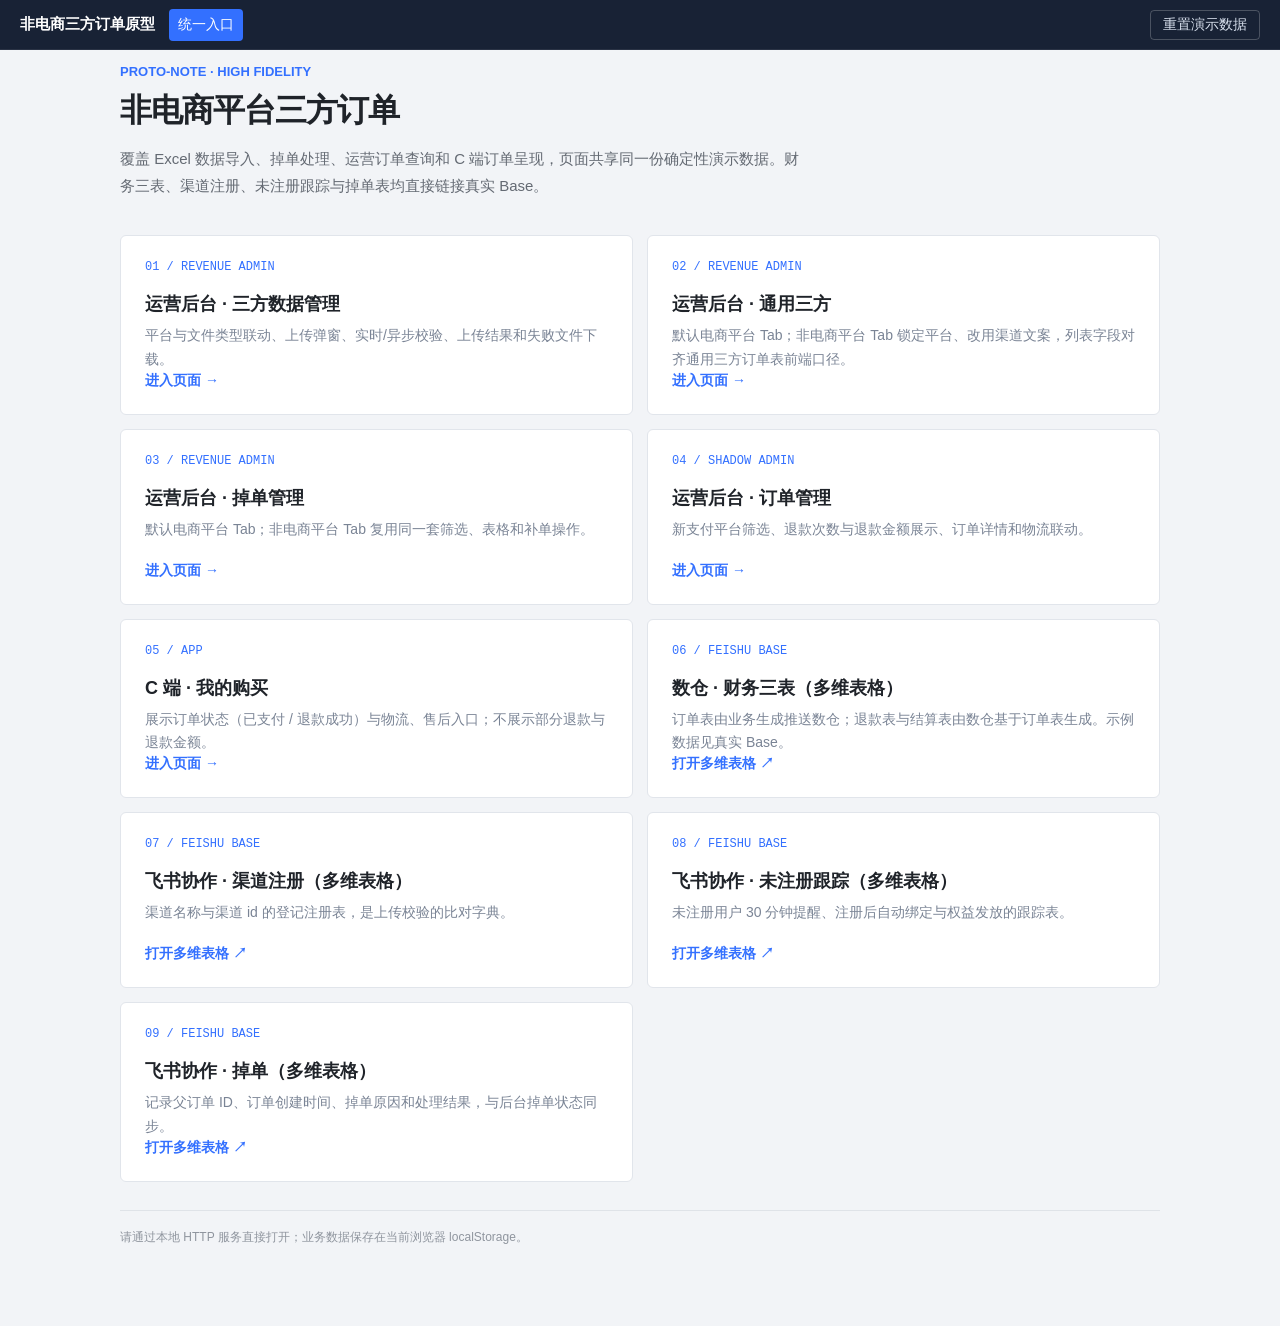
==== commit 8382bf24: "fix(原型): 双 Tab 从订单管理页移回通用三方页 订单管理页（admin-orders.html）回退到加 Tab 之前的状态：删除电商/非电商双 Tab、 恢复「非电商平台的三方订单」为支付" ====
--- a/index.html
+++ b/index.html
@@ -35,13 +35,14 @@
     <p class="entry-intro">覆盖 Excel 数据导入、掉单处理、运营订单查询和 C 端订单呈现，页面共享同一份确定性演示数据。财务三表、渠道注册、未注册跟踪与掉单表均直接链接真实 Base。</p>
     <section class="entry-grid">
       <a class="entry-card" href="admin-upload.html"><span class="entry-card__index">01 / REVENUE ADMIN</span><h2>运营后台 · 三方数据管理</h2><p>平台与文件类型联动、上传弹窗、实时/异步校验、上传结果和失败文件下载。</p><span class="entry-card__go">进入页面 →</span></a>
-      <a class="entry-card" href="admin-dropped-orders.html"><span class="entry-card__index">02 / REVENUE ADMIN</span><h2>运营后台 · 掉单管理</h2><p>默认电商平台 Tab；非电商平台 Tab 复用同一套筛选、表格和补单操作。</p><span class="entry-card__go">进入页面 →</span></a>
-      <a class="entry-card" href="admin-orders.html"><span class="entry-card__index">03 / SHADOW ADMIN</span><h2>运营后台 · 订单管理</h2><p>新支付平台筛选、退款次数与退款金额展示、订单详情和物流联动。</p><span class="entry-card__go">进入页面 →</span></a>
-      <a class="entry-card" href="consumer.html"><span class="entry-card__index">04 / APP</span><h2>C 端 · 我的购买</h2><p>展示订单状态（已支付 / 退款成功）与物流、售后入口；不展示部分退款与退款金额。</p><span class="entry-card__go">进入页面 →</span></a>
-      <a class="entry-card" href="https://guanghe.feishu.cn/base/HTx5bBzkna9kOsse2stc8Zdrnqe" target="_blank" rel="noopener"><span class="entry-card__index">05 / FEISHU BASE</span><h2>数仓 · 财务三表（多维表格）</h2><p>订单表由业务生成推送数仓；退款表与结算表由数仓基于订单表生成。示例数据见真实 Base。</p><span class="entry-card__go">打开多维表格 ↗</span></a>
-      <a class="entry-card" href="https://guanghe.feishu.cn/base/F0I2bV6KnaVBRzsLpwWcDa2Qnxh" target="_blank" rel="noopener"><span class="entry-card__index">06 / FEISHU BASE</span><h2>飞书协作 · 渠道注册（多维表格）</h2><p>渠道名称与渠道 id 的登记注册表，是上传校验的比对字典。</p><span class="entry-card__go">打开多维表格 ↗</span></a>
-      <a class="entry-card" href="https://guanghe.feishu.cn/base/UbRfb8m5Ua962tsiILEcvQJgn8b?table=tblW8EMJ8S8mK16U&view=vewMrq51ZI" target="_blank" rel="noopener"><span class="entry-card__index">07 / FEISHU BASE</span><h2>飞书协作 · 未注册跟踪（多维表格）</h2><p>未注册用户 30 分钟提醒、注册后自动绑定与权益发放的跟踪表。</p><span class="entry-card__go">打开多维表格 ↗</span></a>
-      <a class="entry-card" href="https://guanghe.feishu.cn/base/UbRfb8m5Ua962tsiILEcvQJgn8b?table=tblgRxlZ2vIKZkTo&view=vewY0A8bUa" target="_blank" rel="noopener"><span class="entry-card__index">08 / FEISHU BASE</span><h2>飞书协作 · 掉单（多维表格）</h2><p>记录父订单 ID、订单创建时间、掉单原因和处理结果，与后台掉单状态同步。</p><span class="entry-card__go">打开多维表格 ↗</span></a>
+      <a class="entry-card" href="admin-general-thirdparty.html"><span class="entry-card__index">02 / REVENUE ADMIN</span><h2>运营后台 · 通用三方</h2><p>默认电商平台 Tab；非电商平台 Tab 锁定平台、改用渠道文案，列表字段对齐通用三方订单表前端口径。</p><span class="entry-card__go">进入页面 →</span></a>
+      <a class="entry-card" href="admin-dropped-orders.html"><span class="entry-card__index">03 / REVENUE ADMIN</span><h2>运营后台 · 掉单管理</h2><p>默认电商平台 Tab；非电商平台 Tab 复用同一套筛选、表格和补单操作。</p><span class="entry-card__go">进入页面 →</span></a>
+      <a class="entry-card" href="admin-orders.html"><span class="entry-card__index">04 / SHADOW ADMIN</span><h2>运营后台 · 订单管理</h2><p>新支付平台筛选、退款次数与退款金额展示、订单详情和物流联动。</p><span class="entry-card__go">进入页面 →</span></a>
+      <a class="entry-card" href="consumer.html"><span class="entry-card__index">05 / APP</span><h2>C 端 · 我的购买</h2><p>展示订单状态（已支付 / 退款成功）与物流、售后入口；不展示部分退款与退款金额。</p><span class="entry-card__go">进入页面 →</span></a>
+      <a class="entry-card" href="https://guanghe.feishu.cn/base/HTx5bBzkna9kOsse2stc8Zdrnqe" target="_blank" rel="noopener"><span class="entry-card__index">06 / FEISHU BASE</span><h2>数仓 · 财务三表（多维表格）</h2><p>订单表由业务生成推送数仓；退款表与结算表由数仓基于订单表生成。示例数据见真实 Base。</p><span class="entry-card__go">打开多维表格 ↗</span></a>
+      <a class="entry-card" href="https://guanghe.feishu.cn/base/F0I2bV6KnaVBRzsLpwWcDa2Qnxh" target="_blank" rel="noopener"><span class="entry-card__index">07 / FEISHU BASE</span><h2>飞书协作 · 渠道注册（多维表格）</h2><p>渠道名称与渠道 id 的登记注册表，是上传校验的比对字典。</p><span class="entry-card__go">打开多维表格 ↗</span></a>
+      <a class="entry-card" href="https://guanghe.feishu.cn/base/UbRfb8m5Ua962tsiILEcvQJgn8b?table=tblW8EMJ8S8mK16U&view=vewMrq51ZI" target="_blank" rel="noopener"><span class="entry-card__index">08 / FEISHU BASE</span><h2>飞书协作 · 未注册跟踪（多维表格）</h2><p>未注册用户 30 分钟提醒、注册后自动绑定与权益发放的跟踪表。</p><span class="entry-card__go">打开多维表格 ↗</span></a>
+      <a class="entry-card" href="https://guanghe.feishu.cn/base/UbRfb8m5Ua962tsiILEcvQJgn8b?table=tblgRxlZ2vIKZkTo&view=vewY0A8bUa" target="_blank" rel="noopener"><span class="entry-card__index">09 / FEISHU BASE</span><h2>飞书协作 · 掉单（多维表格）</h2><p>记录父订单 ID、订单创建时间、掉单原因和处理结果，与后台掉单状态同步。</p><span class="entry-card__go">打开多维表格 ↗</span></a>
     </section>
     <footer class="entry-foot">请通过本地 HTTP 服务直接打开；业务数据保存在当前浏览器 localStorage。</footer>
   </main>
